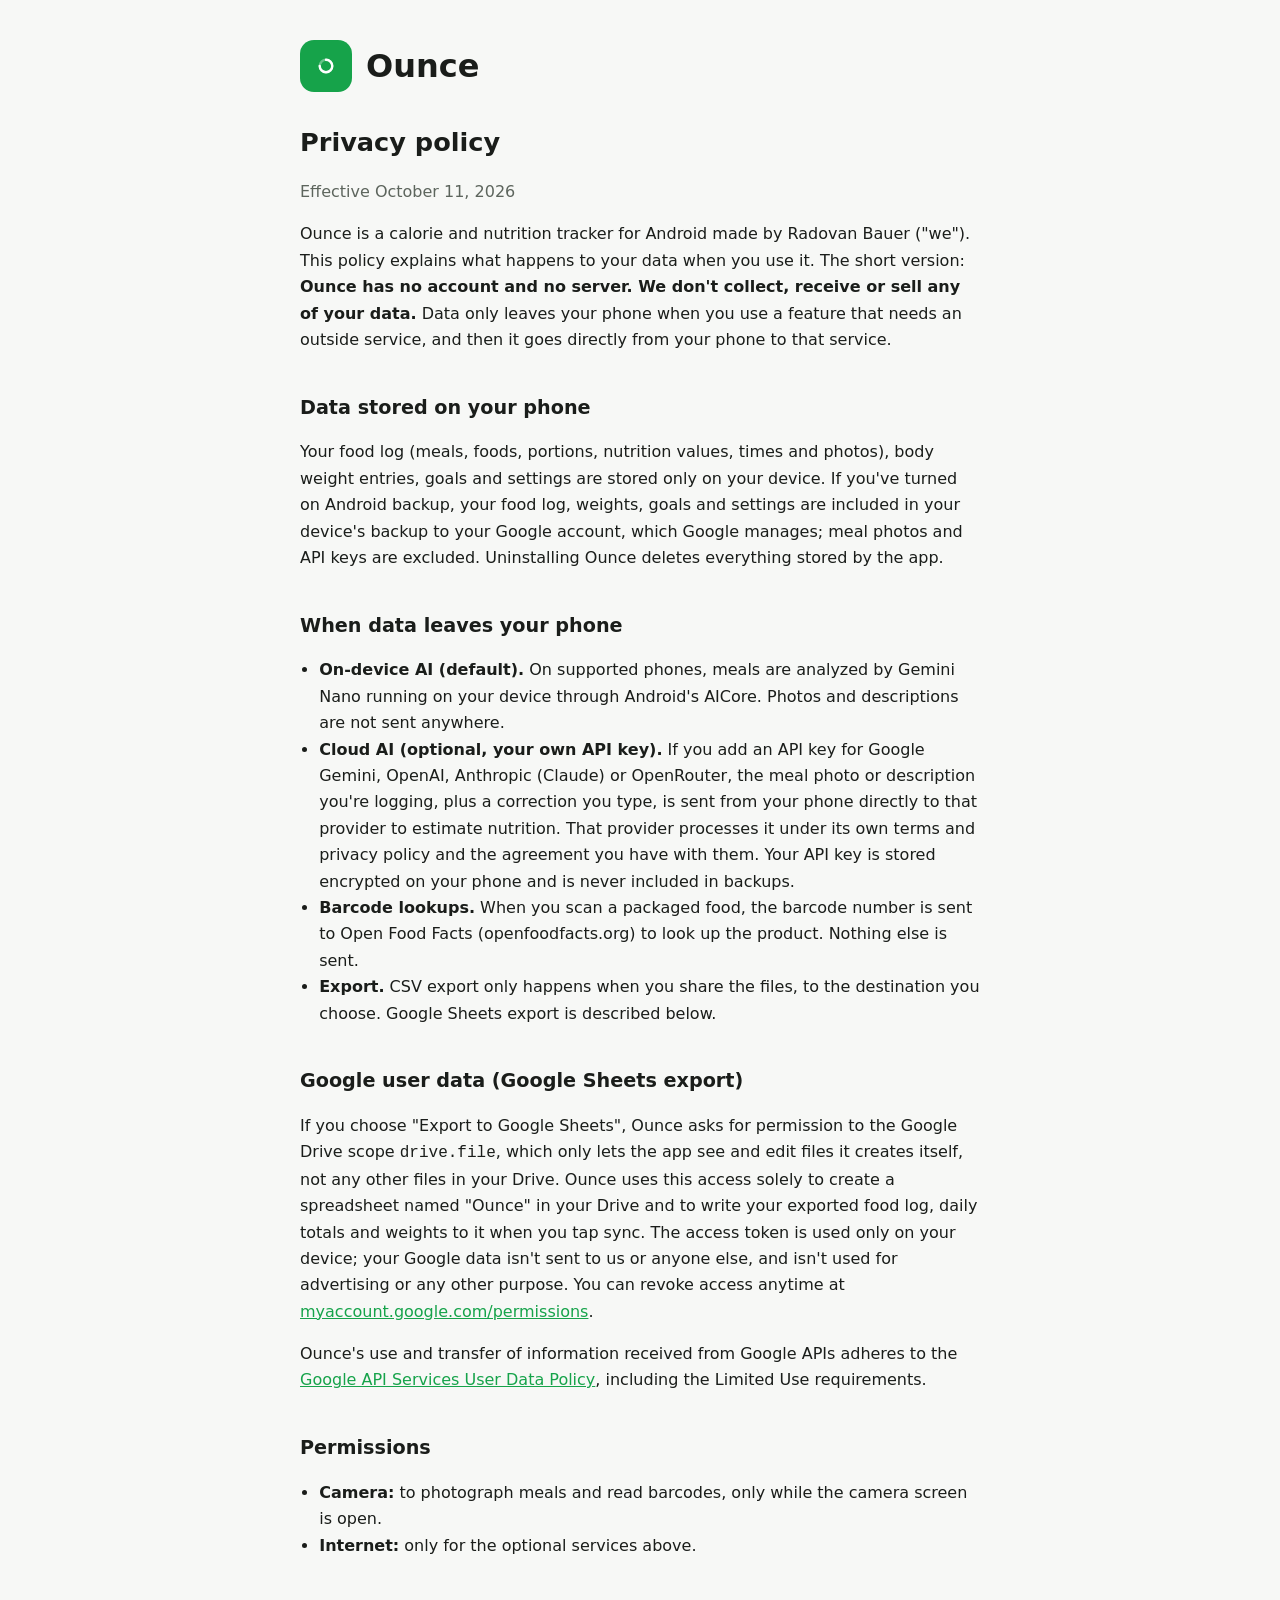
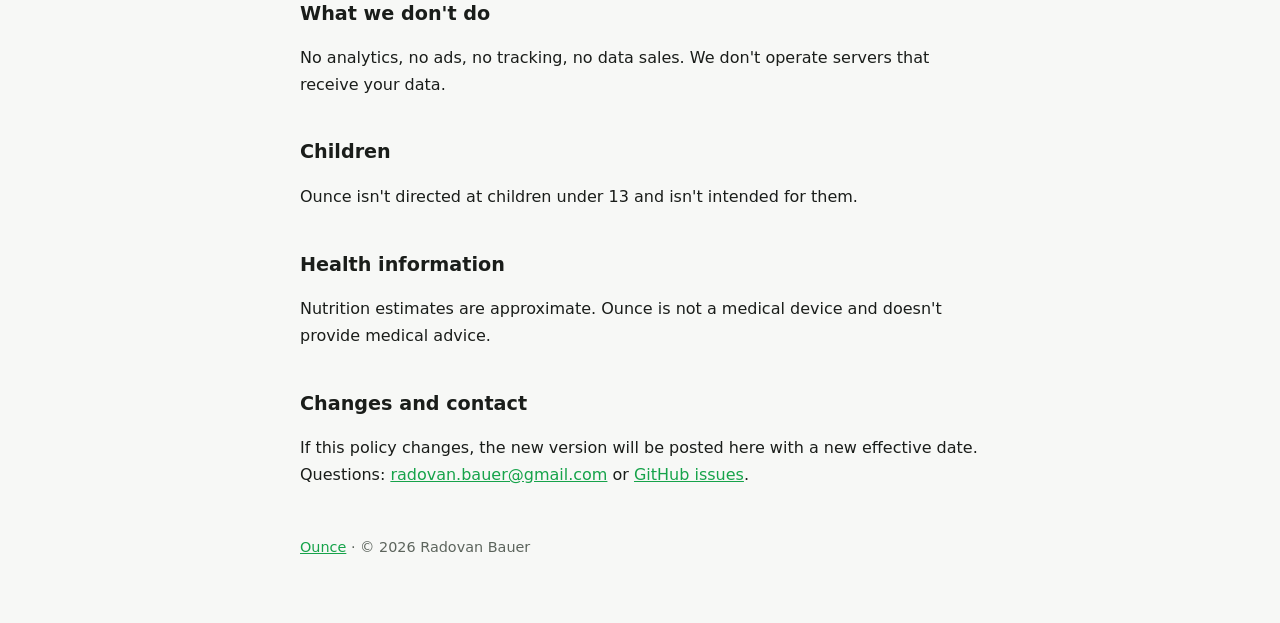
==== docs/privacy.html @ 4b507d05 "Play Store prep: target SDK 36, R8 release + staging builds, upload signing, privacy site, listing d" ====
<!doctype html><html lang="en"><head><meta charset="utf-8"><meta name="viewport" content="width=device-width,initial-scale=1">
<title>Ounce privacy policy</title><link rel="stylesheet" href="style.css"></head><body><main>
<header><a href="./"><span class="logo"><svg width="34" height="34" viewBox="0 0 108 108" aria-hidden="true"><circle cx="54" cy="54" r="20" fill="none" stroke="#fff" stroke-opacity=".35" stroke-width="7.5"/><path d="M54 34A20 20 0 1 1 34 54" fill="none" stroke="#fff" stroke-width="7.5" stroke-linecap="round"/></svg></span><h1>Ounce</h1></a></header>
<h1 style="font-size:1.6rem">Privacy policy</h1>
<p class="muted">Effective October 11, 2026</p>
<p>Ounce is a calorie and nutrition tracker for Android made by Radovan Bauer ("we"). This policy explains what happens to your data when you use it. The short version: <b>Ounce has no account and no server. We don't collect, receive or sell any of your data.</b> Data only leaves your phone when you use a feature that needs an outside service, and then it goes directly from your phone to that service.</p>

<h2>Data stored on your phone</h2>
<p>Your food log (meals, foods, portions, nutrition values, times and photos), body weight entries, goals and settings are stored only on your device. If you've turned on Android backup, your food log, weights, goals and settings are included in your device's backup to your Google account, which Google manages; meal photos and API keys are excluded. Uninstalling Ounce deletes everything stored by the app.</p>

<h2>When data leaves your phone</h2>
<ul>
<li><b>On-device AI (default).</b> On supported phones, meals are analyzed by Gemini Nano running on your device through Android's AICore. Photos and descriptions are not sent anywhere.</li>
<li><b>Cloud AI (optional, your own API key).</b> If you add an API key for Google Gemini, OpenAI, Anthropic (Claude) or OpenRouter, the meal photo or description you're logging, plus a correction you type, is sent from your phone directly to that provider to estimate nutrition. That provider processes it under its own terms and privacy policy and the agreement you have with them. Your API key is stored encrypted on your phone and is never included in backups.</li>
<li><b>Barcode lookups.</b> When you scan a packaged food, the barcode number is sent to Open Food Facts (openfoodfacts.org) to look up the product. Nothing else is sent.</li>
<li><b>Export.</b> CSV export only happens when you share the files, to the destination you choose. Google Sheets export is described below.</li>
</ul>

<h2>Google user data (Google Sheets export)</h2>
<p>If you choose "Export to Google Sheets", Ounce asks for permission to the Google Drive scope <code>drive.file</code>, which only lets the app see and edit files it creates itself, not any other files in your Drive. Ounce uses this access solely to create a spreadsheet named "Ounce" in your Drive and to write your exported food log, daily totals and weights to it when you tap sync. The access token is used only on your device; your Google data isn't sent to us or anyone else, and isn't used for advertising or any other purpose. You can revoke access anytime at <a href="https://myaccount.google.com/permissions">myaccount.google.com/permissions</a>.</p>
<p>Ounce's use and transfer of information received from Google APIs adheres to the <a href="https://developers.google.com/terms/api-services-user-data-policy">Google API Services User Data Policy</a>, including the Limited Use requirements.</p>

<h2>Permissions</h2>
<ul><li><b>Camera:</b> to photograph meals and read barcodes, only while the camera screen is open.</li>
<li><b>Internet:</b> only for the optional services above.</li></ul>

<h2>What we don't do</h2>
<p>No analytics, no ads, no tracking, no data sales. We don't operate servers that receive your data.</p>

<h2>Children</h2>
<p>Ounce isn't directed at children under 13 and isn't intended for them.</p>

<h2>Health information</h2>
<p>Nutrition estimates are approximate. Ounce is not a medical device and doesn't provide medical advice.</p>

<h2>Changes and contact</h2>
<p>If this policy changes, the new version will be posted here with a new effective date. Questions: <a href="mailto:radovan.bauer@gmail.com">radovan.bauer@gmail.com</a> or <a href="https://github.com/radovanbauer/ounce/issues">GitHub issues</a>.</p>
<footer><a href="./">Ounce</a> · © 2026 Radovan Bauer</footer>
</main></body></html>
---- docs/style.css ----
:root{--bg:#f7f8f6;--fg:#1a1d1a;--muted:#5d655d;--accent:#16a34a;--card:#fff;--border:#e3e6e2;color-scheme:light}
@media (prefers-color-scheme:dark){:root{--bg:#0f1210;--fg:#e8ebe8;--muted:#9aa39b;--accent:#22c55e;--card:#1a1e1b;--border:#2b312c;color-scheme:dark}}
*{box-sizing:border-box}body{margin:0;background:var(--bg);color:var(--fg);font:16px/1.65 system-ui,-apple-system,"Segoe UI",Roboto,sans-serif}
main{max-width:720px;margin:0 auto;padding:40px 20px 64px}a{color:var(--accent)}
header{display:flex;align-items:center;gap:14px;margin-bottom:28px}header a{color:inherit;text-decoration:none;display:flex;align-items:center;gap:14px}
.logo{width:52px;height:52px;border-radius:14px;background:#16a34a;display:grid;place-items:center;flex-shrink:0}
h1{font-size:2rem;margin:0}h2{font-size:1.2rem;margin:2em 0 .4em}p,li{color:var(--fg)}.muted{color:var(--muted)}
.card{background:var(--card);border:1px solid var(--border);border-radius:16px;padding:20px 22px;margin:18px 0}
ul{padding-left:1.2em}footer{margin-top:48px;font-size:.9rem;color:var(--muted)}
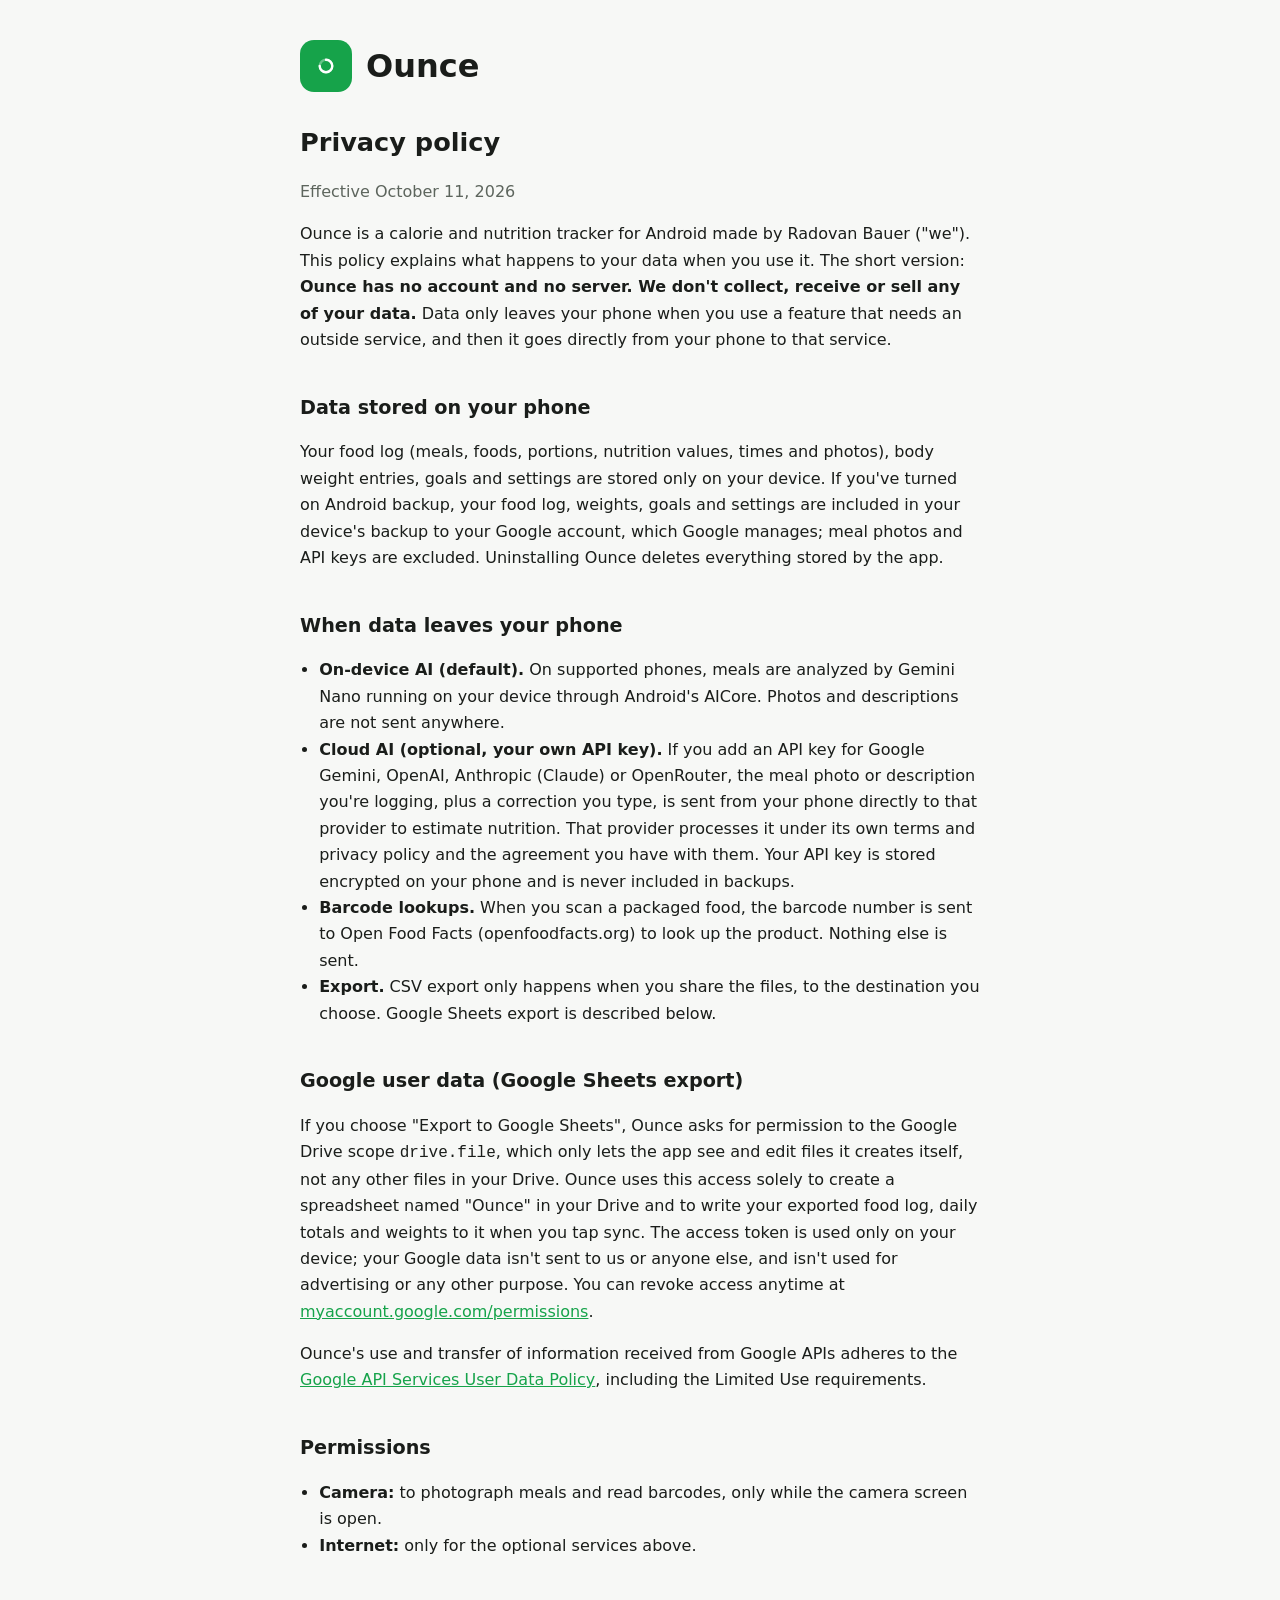
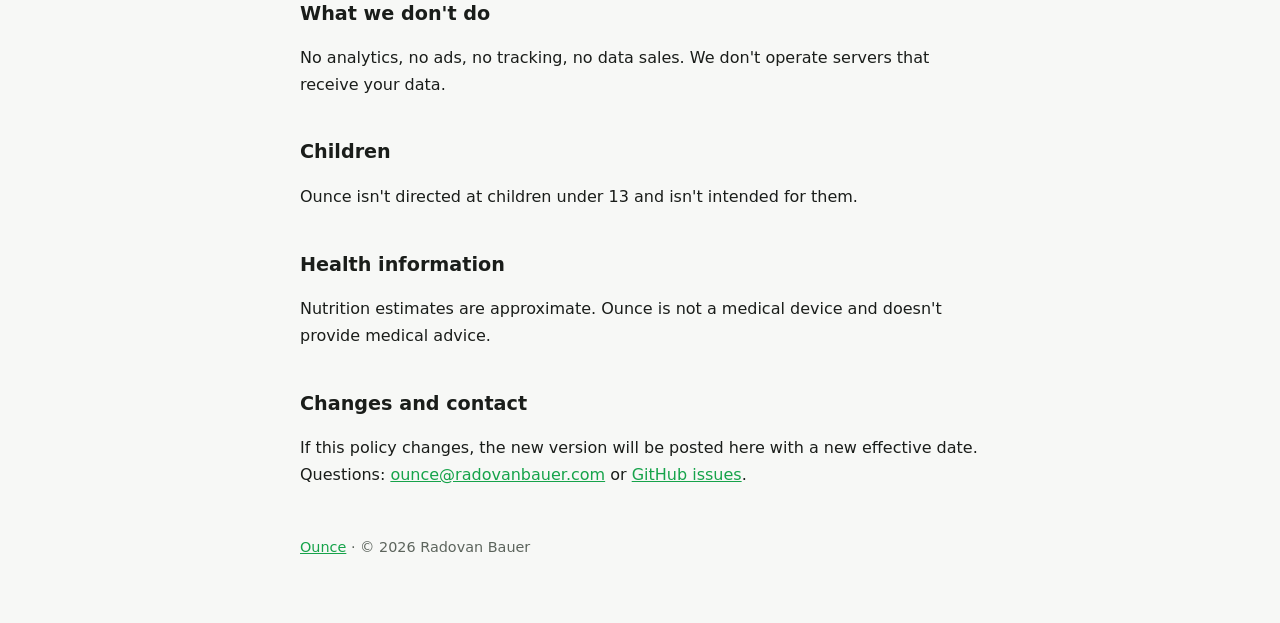
==== commit 0ae98f09: "Contact email ounce@radovanbauer.com; record submitted Play declarations Co-Authored-By: Claude Opus" ====
--- a/docs/privacy.html
+++ b/docs/privacy.html
@@ -34,6 +34,6 @@
 <p>Nutrition estimates are approximate. Ounce is not a medical device and doesn't provide medical advice.</p>
 
 <h2>Changes and contact</h2>
-<p>If this policy changes, the new version will be posted here with a new effective date. Questions: <a href="mailto:radovan.bauer@gmail.com">radovan.bauer@gmail.com</a> or <a href="https://github.com/radovanbauer/ounce/issues">GitHub issues</a>.</p>
+<p>If this policy changes, the new version will be posted here with a new effective date. Questions: <a href="mailto:ounce@radovanbauer.com">ounce@radovanbauer.com</a> or <a href="https://github.com/radovanbauer/ounce/issues">GitHub issues</a>.</p>
 <footer><a href="./">Ounce</a> · © 2026 Radovan Bauer</footer>
 </main></body></html>
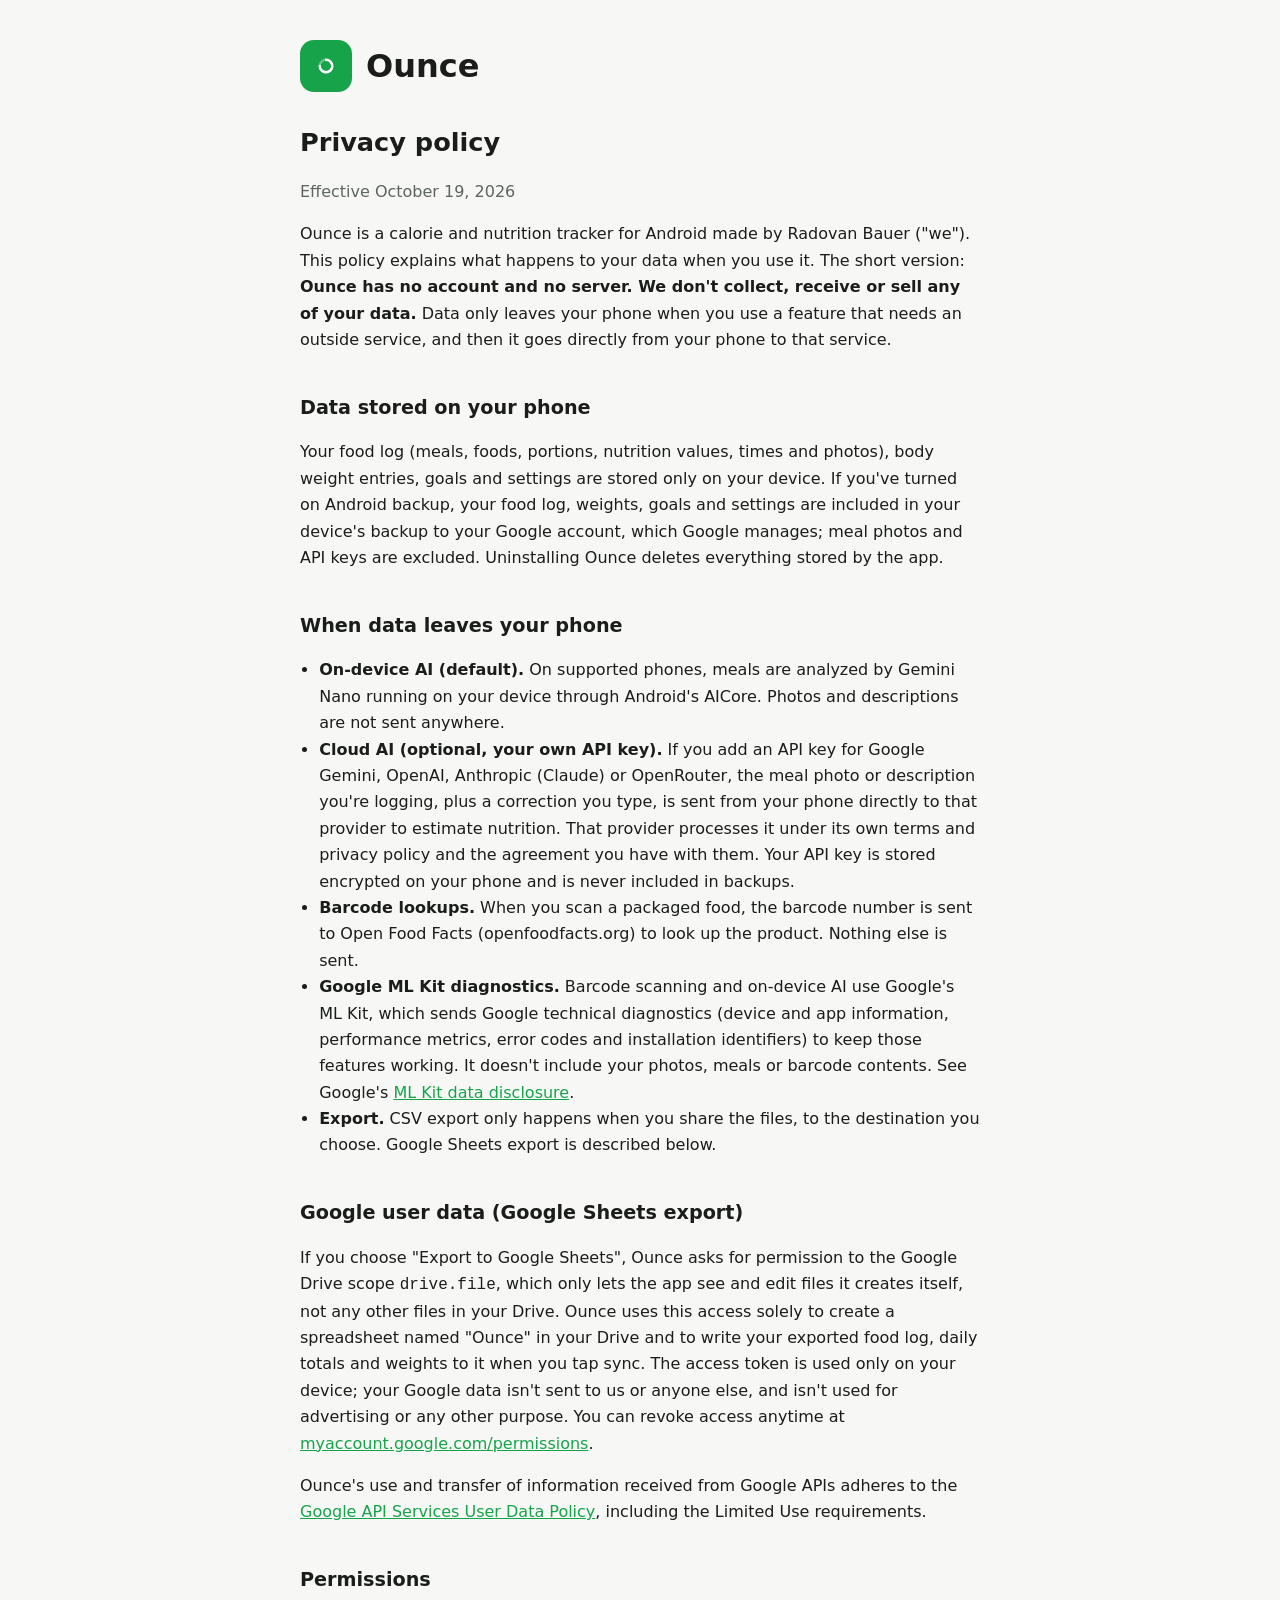
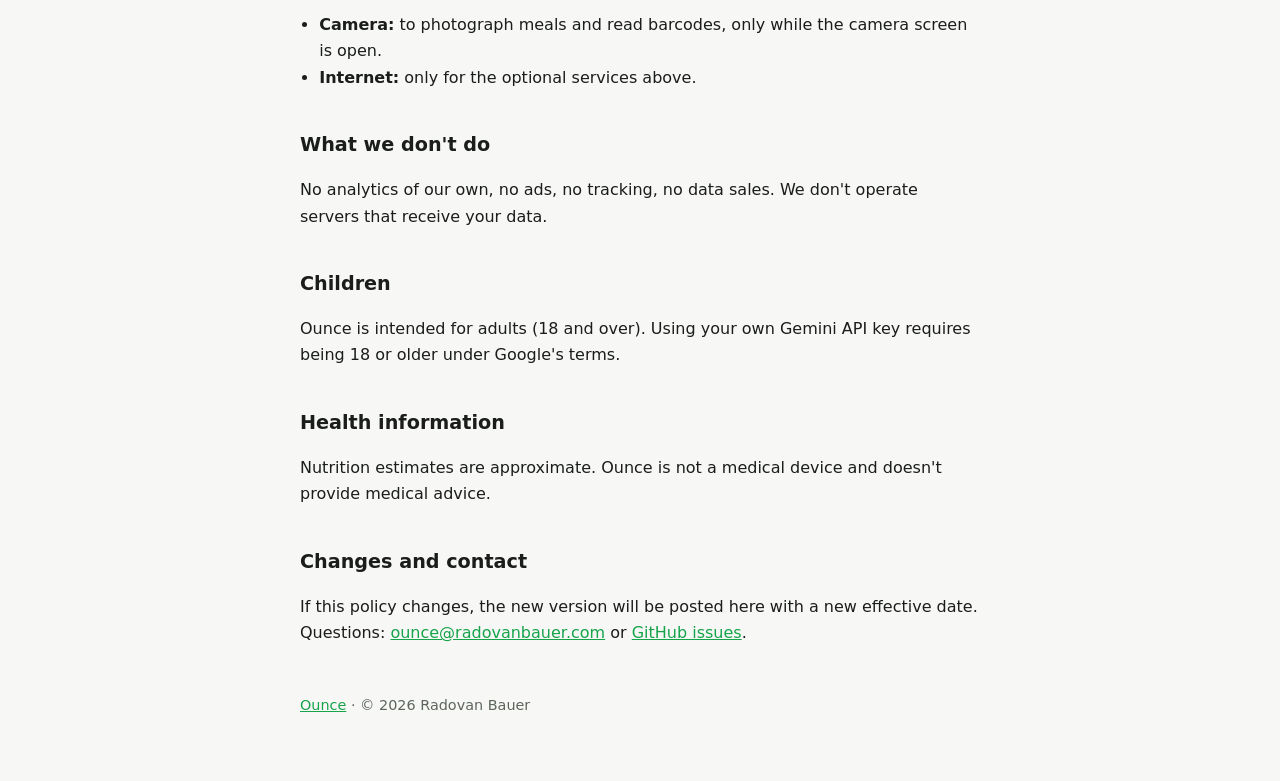
==== commit 151350fe: "Privacy policy: ML Kit diagnostics, 18+ audience Co-Authored-By: Claude Opus 5.5 <noreply@anthropic." ====
--- a/docs/privacy.html
+++ b/docs/privacy.html
@@ -2,7 +2,7 @@
 <title>Ounce privacy policy</title><link rel="stylesheet" href="style.css"></head><body><main>
 <header><a href="./"><span class="logo"><svg width="34" height="34" viewBox="0 0 108 108" aria-hidden="true"><circle cx="54" cy="54" r="20" fill="none" stroke="#fff" stroke-opacity=".35" stroke-width="7.5"/><path d="M54 34A20 20 0 1 1 34 54" fill="none" stroke="#fff" stroke-width="7.5" stroke-linecap="round"/></svg></span><h1>Ounce</h1></a></header>
 <h1 style="font-size:1.6rem">Privacy policy</h1>
-<p class="muted">Effective October 11, 2026</p>
+<p class="muted">Effective October 19, 2026</p>
 <p>Ounce is a calorie and nutrition tracker for Android made by Radovan Bauer ("we"). This policy explains what happens to your data when you use it. The short version: <b>Ounce has no account and no server. We don't collect, receive or sell any of your data.</b> Data only leaves your phone when you use a feature that needs an outside service, and then it goes directly from your phone to that service.</p>
 
 <h2>Data stored on your phone</h2>
@@ -13,6 +13,7 @@
 <li><b>On-device AI (default).</b> On supported phones, meals are analyzed by Gemini Nano running on your device through Android's AICore. Photos and descriptions are not sent anywhere.</li>
 <li><b>Cloud AI (optional, your own API key).</b> If you add an API key for Google Gemini, OpenAI, Anthropic (Claude) or OpenRouter, the meal photo or description you're logging, plus a correction you type, is sent from your phone directly to that provider to estimate nutrition. That provider processes it under its own terms and privacy policy and the agreement you have with them. Your API key is stored encrypted on your phone and is never included in backups.</li>
 <li><b>Barcode lookups.</b> When you scan a packaged food, the barcode number is sent to Open Food Facts (openfoodfacts.org) to look up the product. Nothing else is sent.</li>
+<li><b>Google ML Kit diagnostics.</b> Barcode scanning and on-device AI use Google's ML Kit, which sends Google technical diagnostics (device and app information, performance metrics, error codes and installation identifiers) to keep those features working. It doesn't include your photos, meals or barcode contents. See Google's <a href="https://developers.google.com/ml-kit/android-data-disclosure">ML Kit data disclosure</a>.</li>
 <li><b>Export.</b> CSV export only happens when you share the files, to the destination you choose. Google Sheets export is described below.</li>
 </ul>
 
@@ -25,10 +26,10 @@
 <li><b>Internet:</b> only for the optional services above.</li></ul>
 
 <h2>What we don't do</h2>
-<p>No analytics, no ads, no tracking, no data sales. We don't operate servers that receive your data.</p>
+<p>No analytics of our own, no ads, no tracking, no data sales. We don't operate servers that receive your data.</p>
 
 <h2>Children</h2>
-<p>Ounce isn't directed at children under 13 and isn't intended for them.</p>
+<p>Ounce is intended for adults (18 and over). Using your own Gemini API key requires being 18 or older under Google's terms.</p>
 
 <h2>Health information</h2>
 <p>Nutrition estimates are approximate. Ounce is not a medical device and doesn't provide medical advice.</p>
